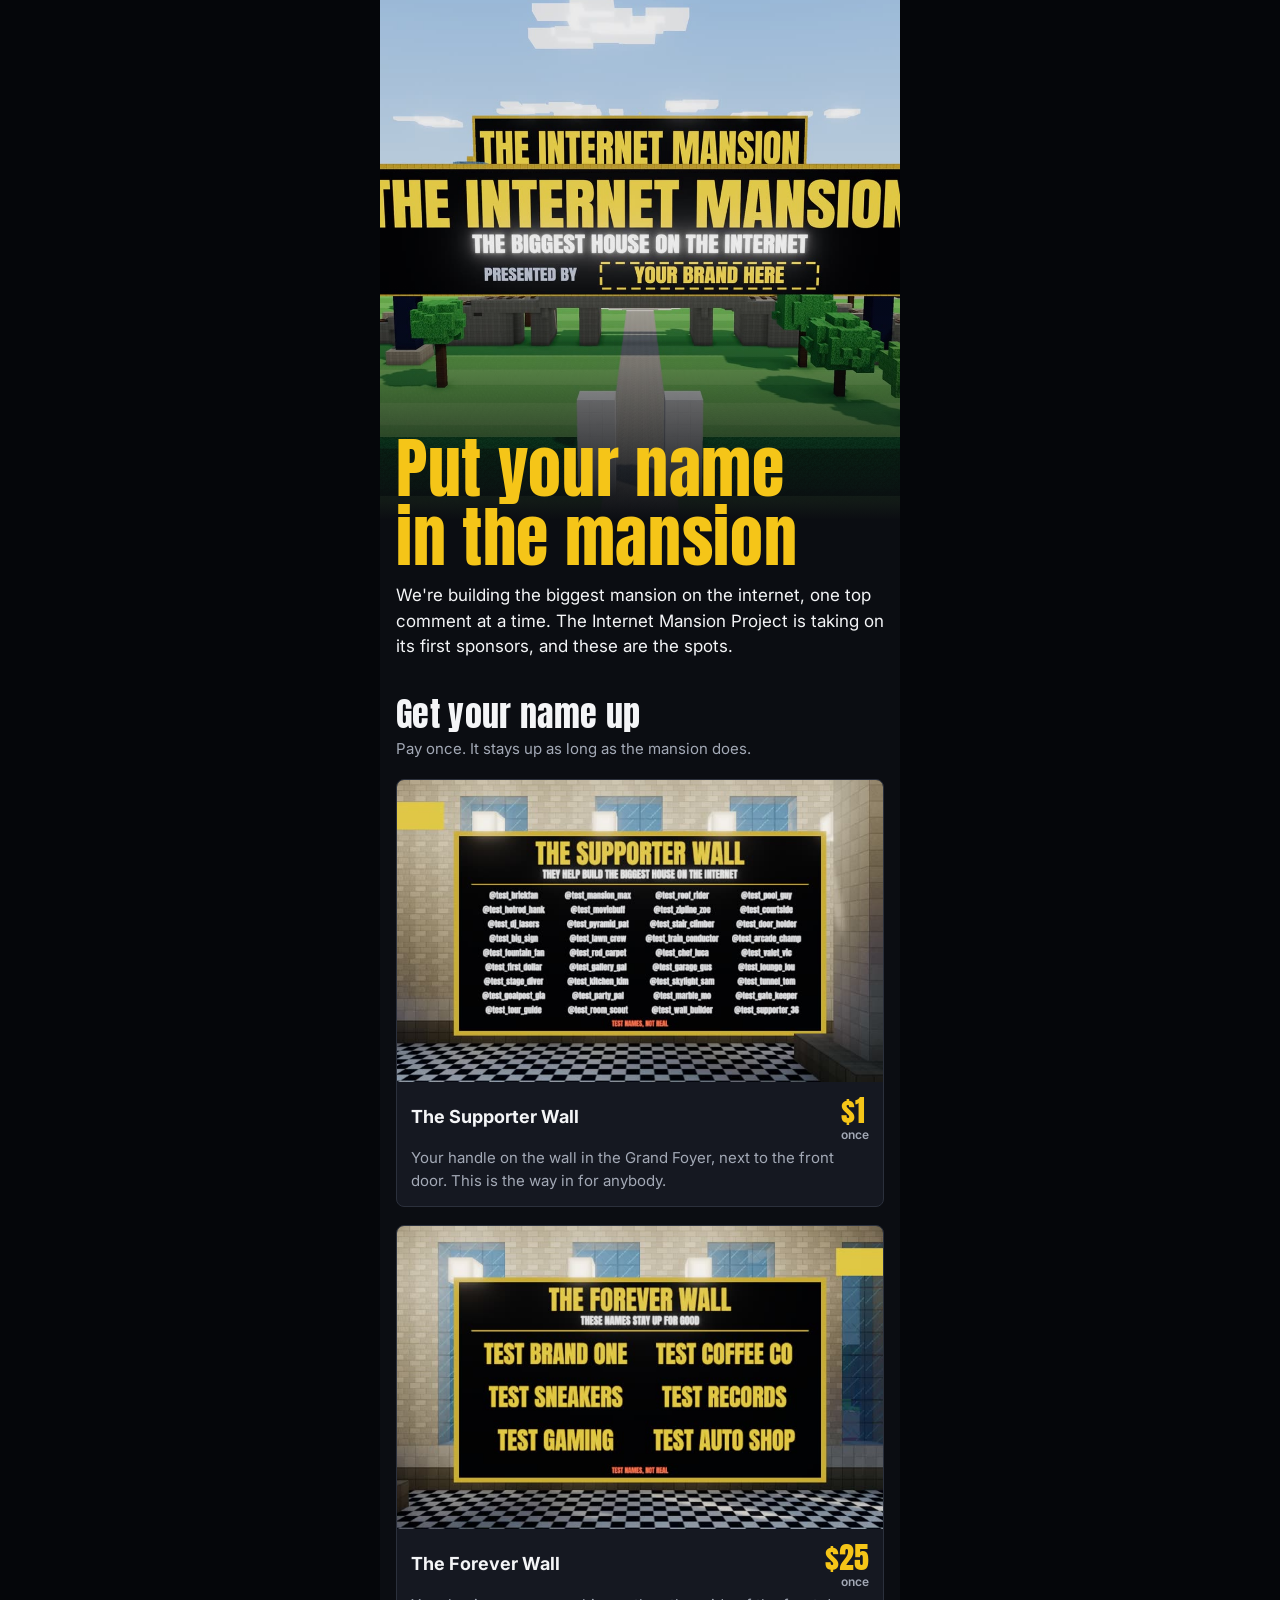
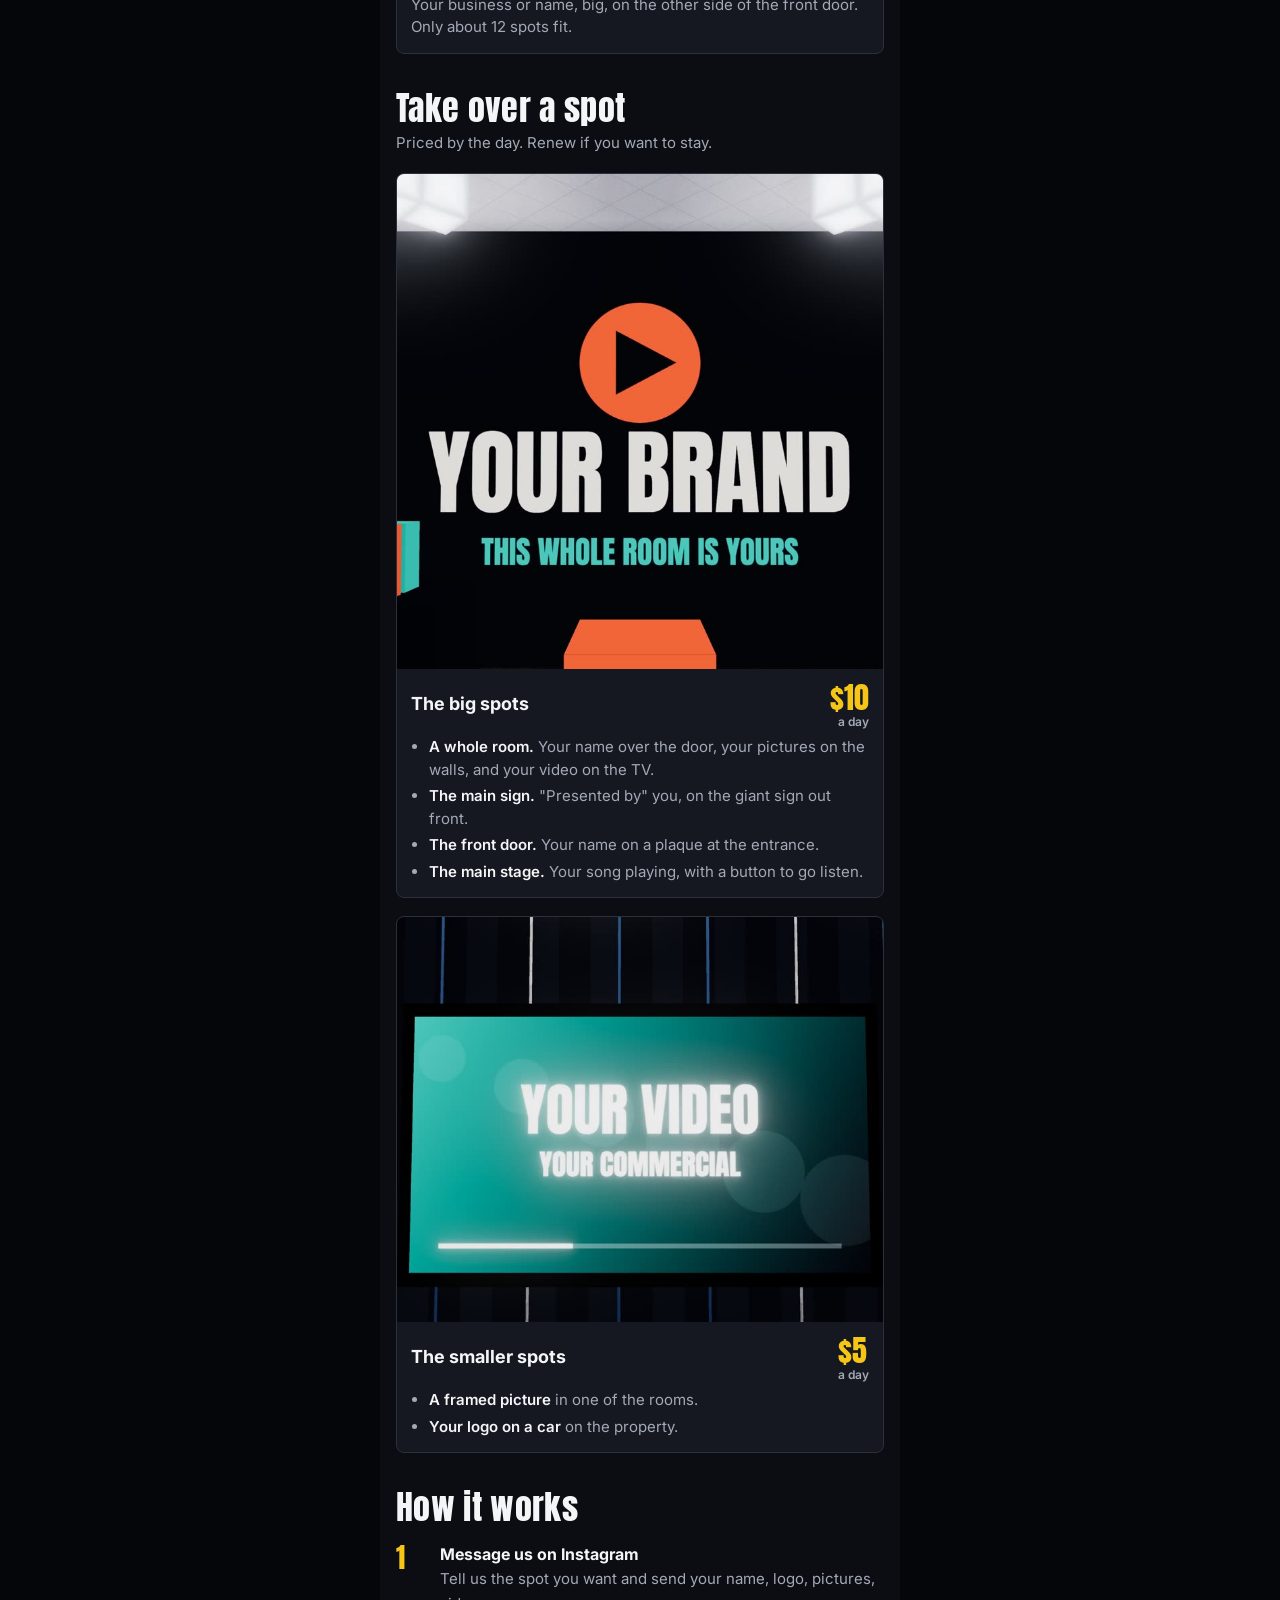
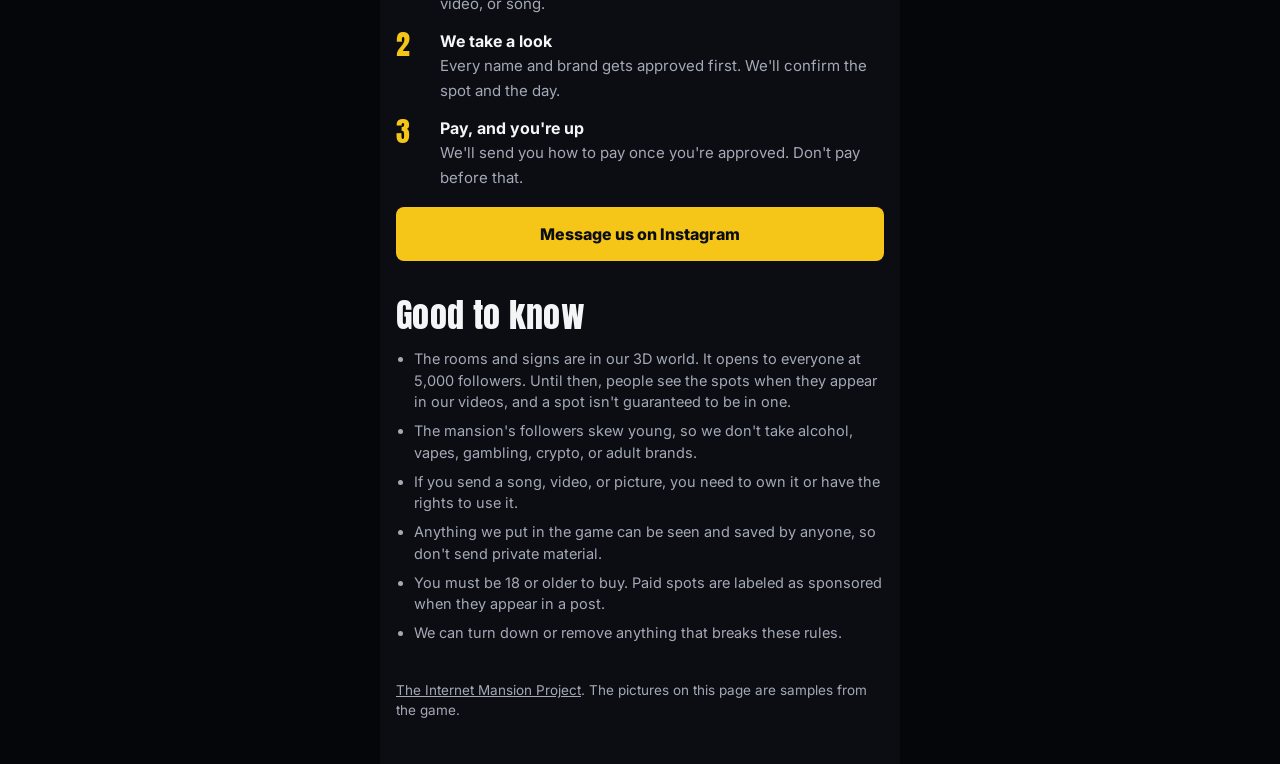
==== sponsor/index.html @ 9a3a7308 "Make the main page a landing page with doors to VIP, the world, and sponsors The RSVP page moves to " ====
<!DOCTYPE html>
<html lang="en">
<head>
<meta charset="utf-8">
<meta name="viewport" content="width=device-width, initial-scale=1, viewport-fit=cover">
<title>Sponsor the Mansion | The Internet Mansion Project</title>
<meta name="description" content="Put your name, your brand, or your song inside the biggest mansion on the internet.">
<meta name="robots" content="noindex">
<meta name="theme-color" content="#0b0d12">
<link rel="preconnect" href="https://fonts.googleapis.com">
<link rel="preconnect" href="https://fonts.gstatic.com" crossorigin>
<link href="https://fonts.googleapis.com/css2?family=Anton&family=Inter:wght@400;500;600;700;800&display=swap" rel="stylesheet">
<style>
  /* Same look as the main site: dark page, Anton headlines, gold prices, one phone-width column */
  :root {
    --ink: #0b0d12;
    --panel: #151821;
    --line: #2b303c;
    --muted: #a3a9b6;
    --text: #f4f5f7;
    --gold: #f5c518;
    --blue: #1f6bff;
    --display: "Anton", Impact, "Arial Narrow", sans-serif;
    --body: "Inter", -apple-system, BlinkMacSystemFont, "Segoe UI", sans-serif;
  }
  * { box-sizing: border-box; }
  html { -webkit-text-size-adjust: 100%; }
  body { margin: 0; background: #05060a; color: var(--text); font: 400 16px/1.5 var(--body); }
  .page { max-width: 520px; margin: 0 auto; background: var(--ink); min-height: 100vh; overflow: hidden; }
  img { display: block; width: 100%; height: auto; }
  h1, h2, h3 { font-weight: 400; margin: 0; text-wrap: balance; }

  .hero { position: relative; }
  .hero img { aspect-ratio: 1 / 1; object-fit: cover; }
  .hero::after { content: ""; position: absolute; inset: auto 0 0 0; height: 45%; background: linear-gradient(to bottom, rgba(11,13,18,0), var(--ink)); }
  .intro { position: relative; z-index: 1; margin-top: -86px; padding: 0 16px; }
  h1 { font: 400 clamp(46px, 13vw, 66px)/1.04 var(--display); color: var(--gold); letter-spacing: .01em; }
  .intro p { margin: 12px 0 0; color: var(--text); font-size: 17px; }

  section { padding: 36px 16px 0; }
  h2 { font: 400 34px/1.08 var(--display); letter-spacing: .01em; }
  .sub { margin: 6px 0 0; color: var(--muted); font-size: 15px; }

  .tier { margin-top: 18px; background: var(--panel); border: 1px solid var(--line); border-radius: 8px; overflow: hidden; }
  .tier-head { display: flex; align-items: baseline; justify-content: space-between; gap: 12px; padding: 14px 14px 0; }
  .tier-head h3 { font: 700 18px/1.25 var(--body); }
  .price { flex: none; font: 400 30px/1 var(--display); color: var(--gold); white-space: nowrap; font-variant-numeric: tabular-nums; }
  .price small { display: block; margin-top: 3px; font: 600 12px/1 var(--body); color: var(--muted); text-align: right; }
  .tier p { margin: 6px 0 0; padding: 0 14px 14px; color: var(--muted); font-size: 15px; }
  .tier ul { margin: 8px 0 0; padding: 0 14px 14px 32px; color: var(--muted); font-size: 15px; }
  .tier li + li { margin-top: 4px; }
  .tier li b { color: var(--text); font-weight: 600; }

  .steps { list-style: none; margin: 16px 0 0; padding: 0; display: grid; gap: 14px; counter-reset: s; }
  .steps li { display: grid; grid-template-columns: 34px 1fr; gap: 10px; counter-increment: s; }
  .steps li::before { content: counter(s); font: 400 28px/1.1 var(--display); color: var(--gold); }
  .steps b { display: block; font-weight: 700; }
  .steps span { color: var(--muted); font-size: 15px; }

  .notes { margin: 14px 0 0; padding: 0 0 0 18px; color: var(--muted); font-size: 14.5px; }
  .notes li + li { margin-top: 7px; }

  .cta { display: flex; align-items: center; justify-content: center; min-height: 54px; margin-top: 18px; padding: 12px 16px; background: var(--gold); color: #0b0d12; border-radius: 8px; font: 800 16px/1.2 var(--body); text-align: center; text-decoration: none; }
  .cta:focus-visible { outline: 3px solid #fff; outline-offset: 2px; }
  footer { padding: 36px 16px 44px; color: var(--muted); font-size: 13.5px; }
</style>
</head>
<body>
<main class="page">
  <div class="hero"><img src="img/sign.jpg" width="960" height="978" alt="The giant Internet Mansion sign over the driveway, with a sample presented-by line"></div>
  <div class="intro">
    <h1>Put your name in the mansion</h1>
    <p>We're building the biggest mansion on the internet, one top comment at a time. The Internet Mansion Project is taking on its first sponsors, and these are the spots.</p>
  </div>

  <section>
    <h2>Get your name up</h2>
    <p class="sub">Pay once. It stays up as long as the mansion does.</p>
    <article class="tier">
      <img src="img/supporter.jpg" width="720" height="448" alt="The Supporter Wall in the foyer, showing test names" loading="lazy">
      <div class="tier-head"><h3>The Supporter Wall</h3><div class="price">$1<small>once</small></div></div>
      <p>Your handle on the wall in the Grand Foyer, next to the front door. This is the way in for anybody.</p>
    </article>
    <article class="tier">
      <img src="img/forever.jpg" width="720" height="448" alt="The Forever Wall in the foyer, showing test business names" loading="lazy">
      <div class="tier-head"><h3>The Forever Wall</h3><div class="price">$25<small>once</small></div></div>
      <p>Your business or name, big, on the other side of the front door. Only about 12 spots fit.</p>
    </article>
  </section>

  <section>
    <h2>Take over a spot</h2>
    <p class="sub">Priced by the day. Renew if you want to stay.</p>
    <article class="tier">
      <img src="img/room.jpg" width="720" height="733" alt="A sample sponsor room with a logo wall and a product stand" loading="lazy">
      <div class="tier-head"><h3>The big spots</h3><div class="price">$10<small>a day</small></div></div>
      <ul>
        <li><b>A whole room.</b> Your name over the door, your pictures on the walls, and your video on the TV.</li>
        <li><b>The main sign.</b> "Presented by" you, on the giant sign out front.</li>
        <li><b>The front door.</b> Your name on a plaque at the entrance.</li>
        <li><b>The main stage.</b> Your song playing, with a button to go listen.</li>
      </ul>
    </article>
    <article class="tier">
      <img src="img/tv.jpg" width="720" height="600" alt="A sample video playing on the TV in a sponsor room" loading="lazy">
      <div class="tier-head"><h3>The smaller spots</h3><div class="price">$5<small>a day</small></div></div>
      <ul>
        <li><b>A framed picture</b> in one of the rooms.</li>
        <li><b>Your logo on a car</b> on the property.</li>
      </ul>
    </article>
  </section>

  <section>
    <h2>How it works</h2>
    <ol class="steps">
      <li><div><b>Message us on Instagram</b><span>Tell us the spot you want and send your name, logo, pictures, video, or song.</span></div></li>
      <li><div><b>We take a look</b><span>Every name and brand gets approved first. We'll confirm the spot and the day.</span></div></li>
      <li><div><b>Pay, and you're up</b><span>We'll send you how to pay once you're approved. Don't pay before that.</span></div></li>
    </ol>
    <a class="cta" href="https://www.instagram.com/internetmansionproject/" target="_blank" rel="noopener">Message us on Instagram</a>
  </section>

  <section>
    <h2>Good to know</h2>
    <ul class="notes">
      <li>The rooms and signs are in our 3D world. It opens to everyone at 5,000 followers. Until then, people see the spots when they appear in our videos, and a spot isn't guaranteed to be in one.</li>
      <li>The mansion's followers skew young, so we don't take alcohol, vapes, gambling, crypto, or adult brands.</li>
      <li>If you send a song, video, or picture, you need to own it or have the rights to use it.</li>
      <li>Anything we put in the game can be seen and saved by anyone, so don't send private material.</li>
      <li>You must be 18 or older to buy. Paid spots are labeled as sponsored when they appear in a post.</li>
      <li>We can turn down or remove anything that breaks these rules.</li>
    </ul>
  </section>

  <footer><a href="../" style="color:inherit">The Internet Mansion Project</a>. The pictures on this page are samples from the game.</footer>
</main>
</body>
</html>
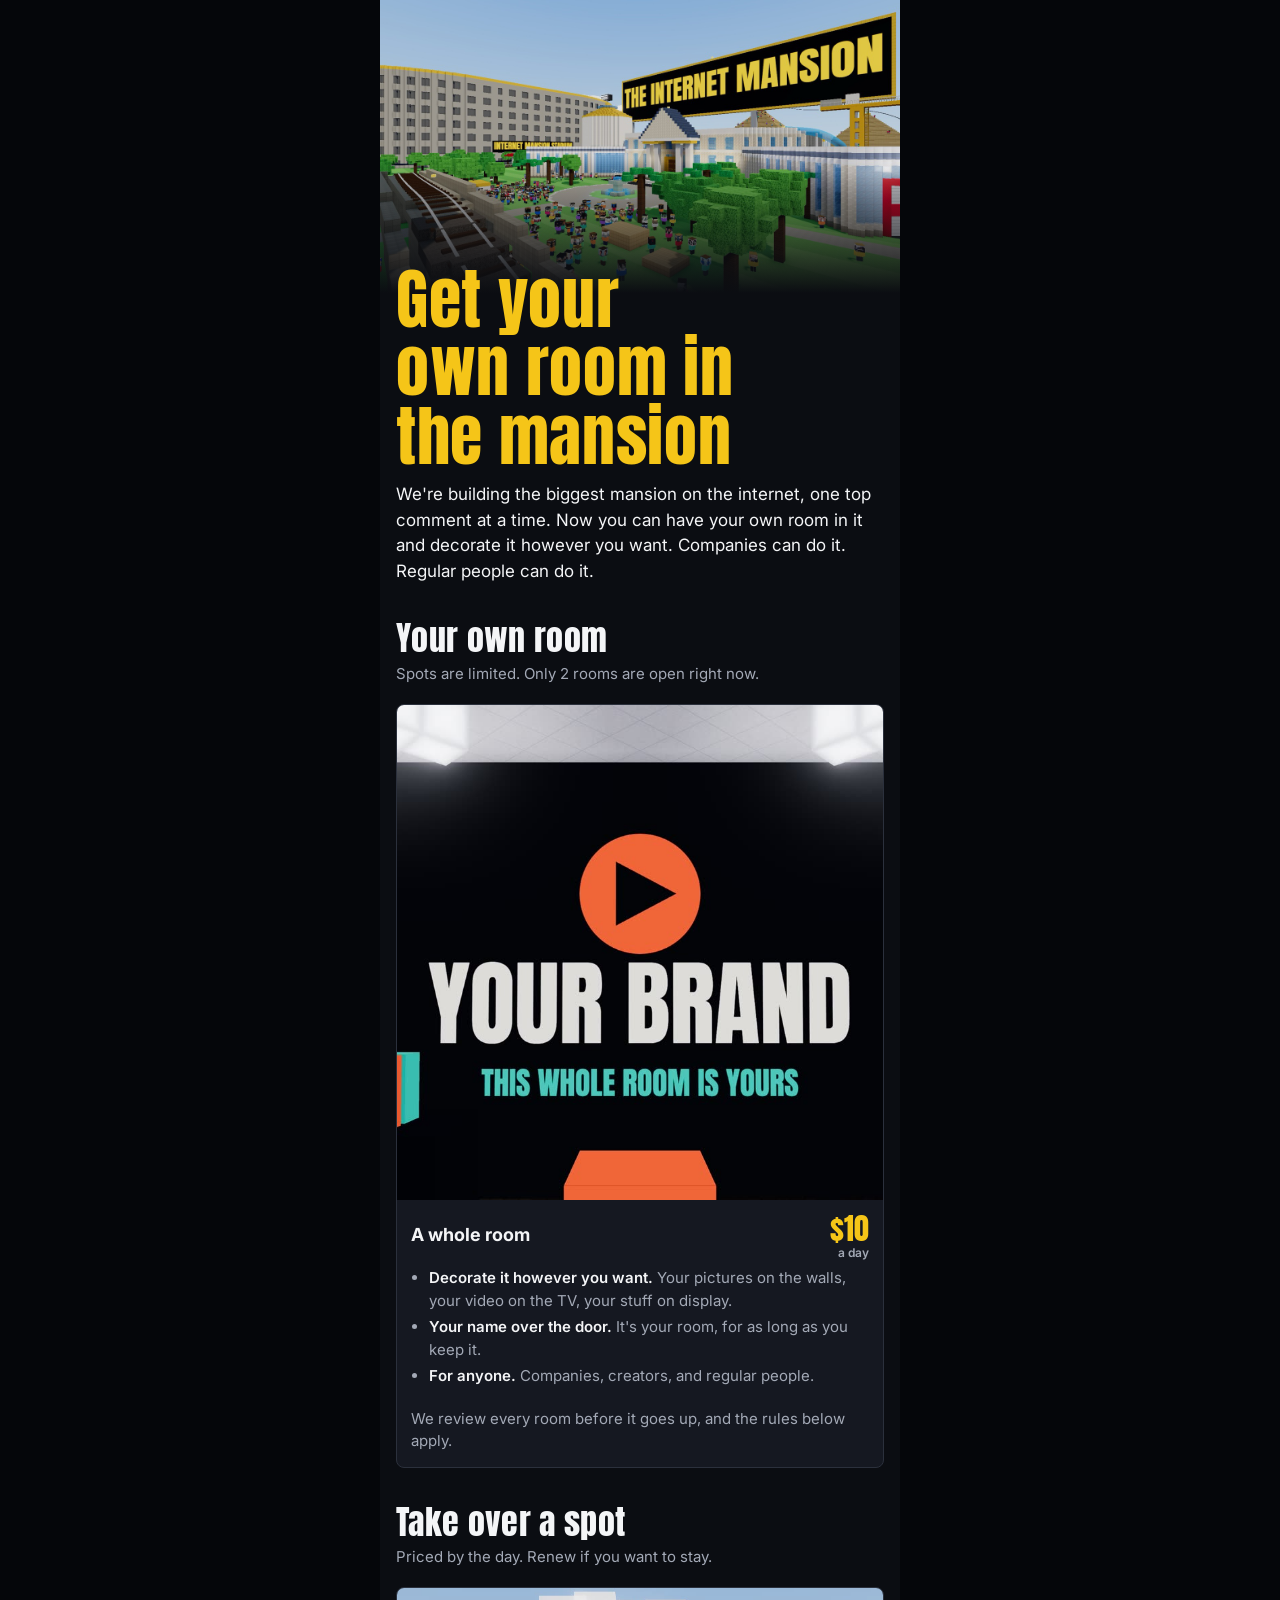
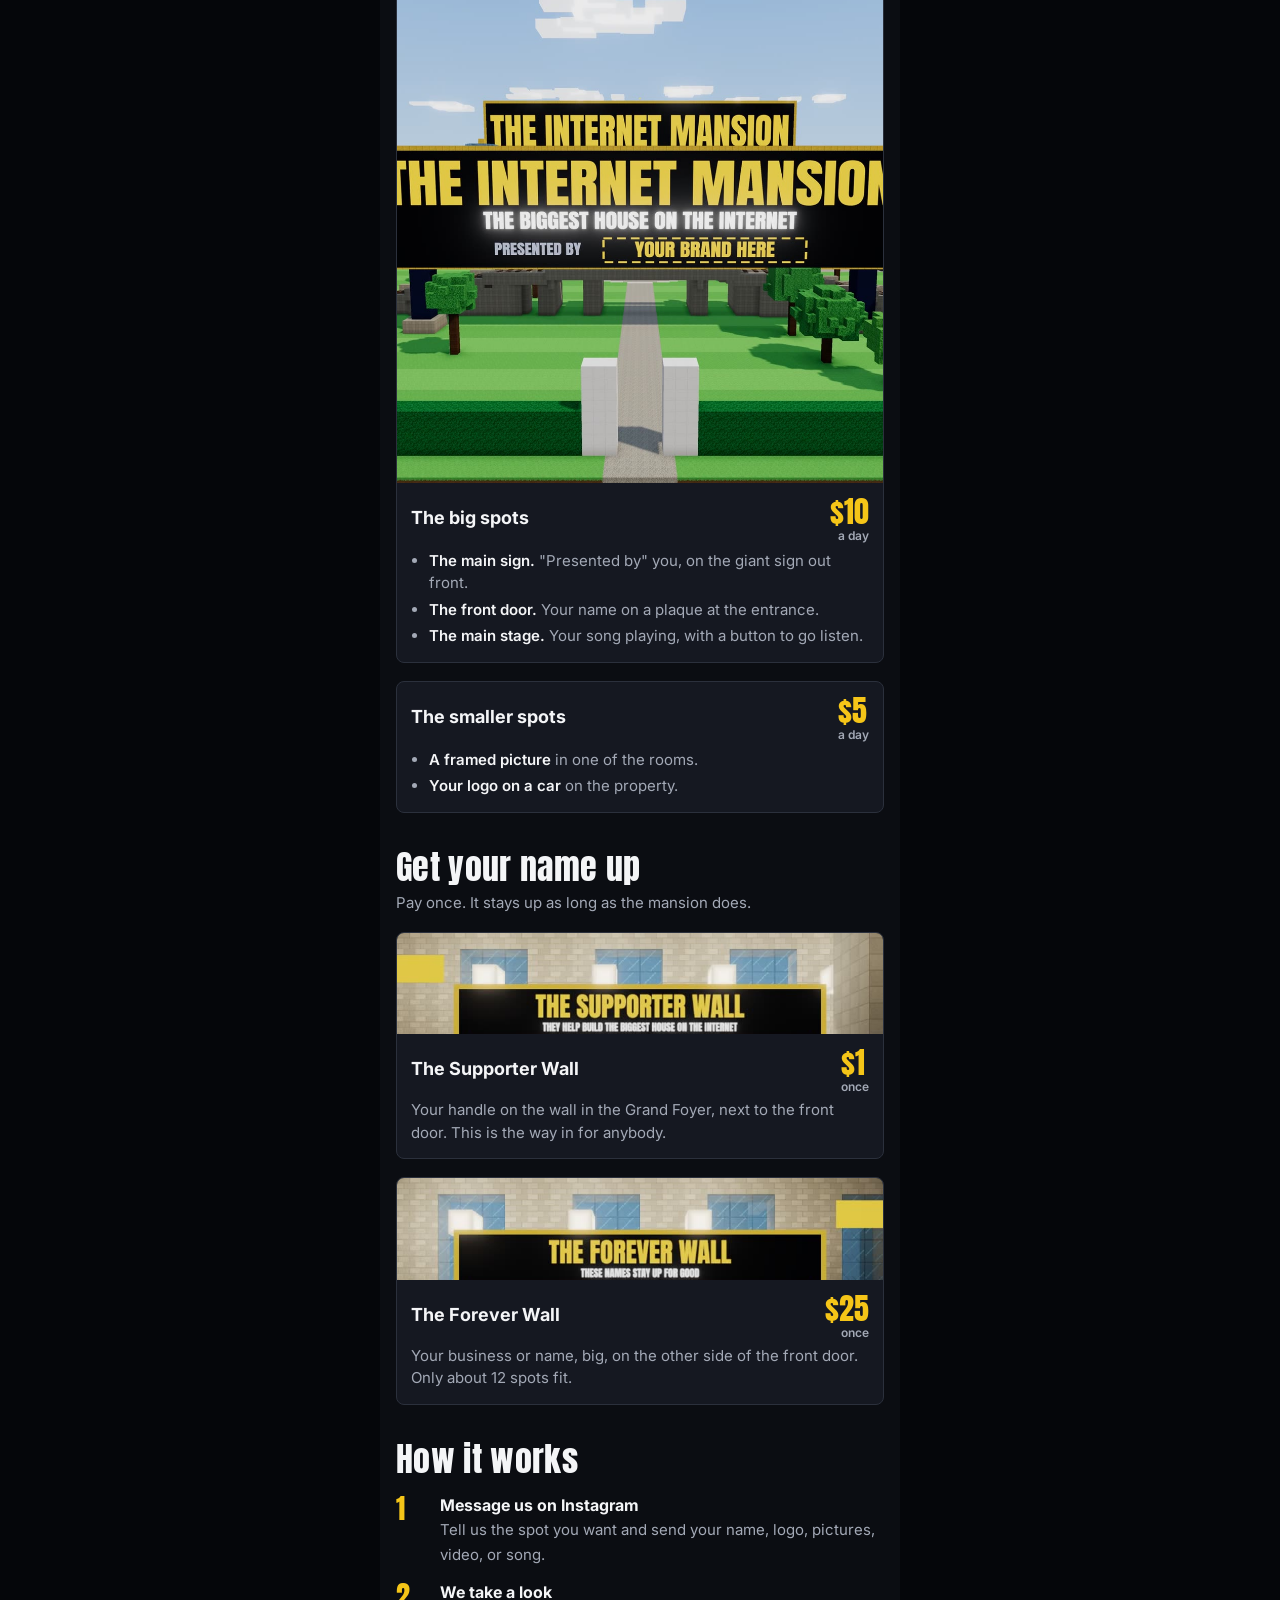
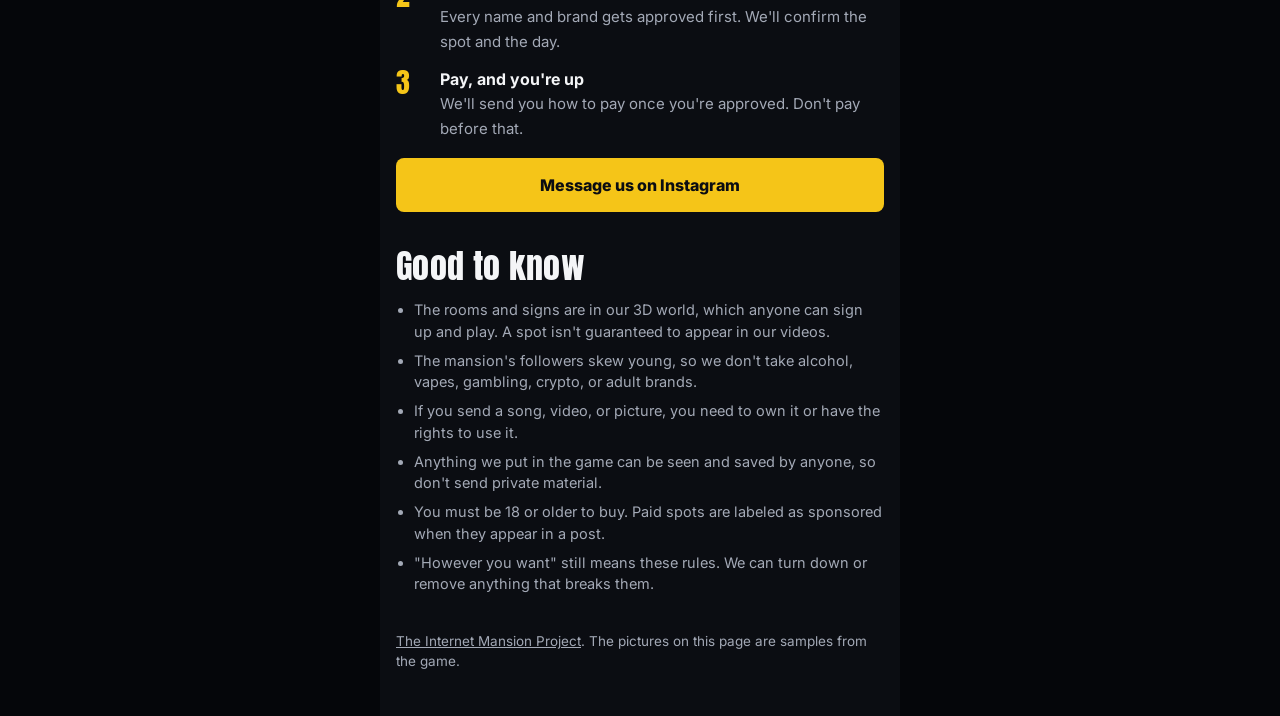
==== commit bb7807af: "Update the landing page: game door, your own room, new top image New door order, a clear mansion sho" ====
--- a/sponsor/index.html
+++ b/sponsor/index.html
@@ -3,8 +3,8 @@
 <head>
 <meta charset="utf-8">
 <meta name="viewport" content="width=device-width, initial-scale=1, viewport-fit=cover">
-<title>Sponsor the Mansion | The Internet Mansion Project</title>
-<meta name="description" content="Put your name, your brand, or your song inside the biggest mansion on the internet.">
+<title>Get Your Own Room | The Internet Mansion Project</title>
+<meta name="description" content="Get your own room in the biggest mansion on the internet, and decorate it however you want.">
 <meta name="robots" content="noindex">
 <meta name="theme-color" content="#0b0d12">
 <link rel="preconnect" href="https://fonts.googleapis.com">
@@ -31,9 +31,9 @@
   h1, h2, h3 { font-weight: 400; margin: 0; text-wrap: balance; }
 
   .hero { position: relative; }
-  .hero img { aspect-ratio: 1 / 1; object-fit: cover; }
+  .hero img { aspect-ratio: 16 / 9; object-fit: cover; }
   .hero::after { content: ""; position: absolute; inset: auto 0 0 0; height: 45%; background: linear-gradient(to bottom, rgba(11,13,18,0), var(--ink)); }
-  .intro { position: relative; z-index: 1; margin-top: -86px; padding: 0 16px; }
+  .intro { position: relative; z-index: 1; margin-top: -28px; padding: 0 16px; }
   h1 { font: 400 clamp(46px, 13vw, 66px)/1.04 var(--display); color: var(--gold); letter-spacing: .01em; }
   .intro p { margin: 12px 0 0; color: var(--text); font-size: 17px; }
 
@@ -67,24 +67,24 @@
 </head>
 <body>
 <main class="page">
-  <div class="hero"><img src="img/sign.jpg" width="960" height="978" alt="The giant Internet Mansion sign over the driveway, with a sample presented-by line"></div>
+  <div class="hero"><img src="img/mansion.jpg" width="1280" height="720" alt="The mansion from the front lawn in the game, under the giant Internet Mansion sign"></div>
   <div class="intro">
-    <h1>Put your name in the mansion</h1>
-    <p>We're building the biggest mansion on the internet, one top comment at a time. The Internet Mansion Project is taking on its first sponsors, and these are the spots.</p>
+    <h1>Get your own room in the mansion</h1>
+    <p>We're building the biggest mansion on the internet, one top comment at a time. Now you can have your own room in it and decorate it however you want. Companies can do it. Regular people can do it.</p>
   </div>
 
   <section>
-    <h2>Get your name up</h2>
-    <p class="sub">Pay once. It stays up as long as the mansion does.</p>
+    <h2>Your own room</h2>
+    <p class="sub">Spots are limited. Only 2 rooms are open right now.</p>
     <article class="tier">
-      <img src="img/supporter.jpg" width="720" height="448" alt="The Supporter Wall in the foyer, showing test names" loading="lazy">
-      <div class="tier-head"><h3>The Supporter Wall</h3><div class="price">$1<small>once</small></div></div>
-      <p>Your handle on the wall in the Grand Foyer, next to the front door. This is the way in for anybody.</p>
-    </article>
-    <article class="tier">
-      <img src="img/forever.jpg" width="720" height="448" alt="The Forever Wall in the foyer, showing test business names" loading="lazy">
-      <div class="tier-head"><h3>The Forever Wall</h3><div class="price">$25<small>once</small></div></div>
-      <p>Your business or name, big, on the other side of the front door. Only about 12 spots fit.</p>
+      <img src="img/room.jpg" width="720" height="733" alt="A sample room with a logo wall and a product stand" loading="lazy">
+      <div class="tier-head"><h3>A whole room</h3><div class="price">$10<small>a day</small></div></div>
+      <ul>
+        <li><b>Decorate it however you want.</b> Your pictures on the walls, your video on the TV, your stuff on display.</li>
+        <li><b>Your name over the door.</b> It's your room, for as long as you keep it.</li>
+        <li><b>For anyone.</b> Companies, creators, and regular people.</li>
+      </ul>
+      <p>We review every room before it goes up, and the rules below apply.</p>
     </article>
   </section>
 
@@ -92,22 +92,35 @@
     <h2>Take over a spot</h2>
     <p class="sub">Priced by the day. Renew if you want to stay.</p>
     <article class="tier">
-      <img src="img/room.jpg" width="720" height="733" alt="A sample sponsor room with a logo wall and a product stand" loading="lazy">
+      <img src="img/sign.jpg" width="960" height="978" alt="The giant Internet Mansion sign over the driveway, with a sample presented-by line" loading="lazy">
       <div class="tier-head"><h3>The big spots</h3><div class="price">$10<small>a day</small></div></div>
       <ul>
-        <li><b>A whole room.</b> Your name over the door, your pictures on the walls, and your video on the TV.</li>
         <li><b>The main sign.</b> "Presented by" you, on the giant sign out front.</li>
         <li><b>The front door.</b> Your name on a plaque at the entrance.</li>
         <li><b>The main stage.</b> Your song playing, with a button to go listen.</li>
       </ul>
     </article>
     <article class="tier">
-      <img src="img/tv.jpg" width="720" height="600" alt="A sample video playing on the TV in a sponsor room" loading="lazy">
       <div class="tier-head"><h3>The smaller spots</h3><div class="price">$5<small>a day</small></div></div>
       <ul>
         <li><b>A framed picture</b> in one of the rooms.</li>
         <li><b>Your logo on a car</b> on the property.</li>
       </ul>
+    </article>
+  </section>
+
+  <section>
+    <h2>Get your name up</h2>
+    <p class="sub">Pay once. It stays up as long as the mansion does.</p>
+    <article class="tier">
+      <img src="img/supporter.jpg" width="720" height="150" alt="The top of the Supporter Wall in the foyer" loading="lazy">
+      <div class="tier-head"><h3>The Supporter Wall</h3><div class="price">$1<small>once</small></div></div>
+      <p>Your handle on the wall in the Grand Foyer, next to the front door. This is the way in for anybody.</p>
+    </article>
+    <article class="tier">
+      <img src="img/forever.jpg" width="720" height="150" alt="The top of the Forever Wall in the foyer" loading="lazy">
+      <div class="tier-head"><h3>The Forever Wall</h3><div class="price">$25<small>once</small></div></div>
+      <p>Your business or name, big, on the other side of the front door. Only about 12 spots fit.</p>
     </article>
   </section>
 
@@ -124,12 +137,12 @@
   <section>
     <h2>Good to know</h2>
     <ul class="notes">
-      <li>The rooms and signs are in our 3D world. It opens to everyone at 5,000 followers. Until then, people see the spots when they appear in our videos, and a spot isn't guaranteed to be in one.</li>
+      <li>The rooms and signs are in our 3D world, which anyone can sign up and play. A spot isn't guaranteed to appear in our videos.</li>
       <li>The mansion's followers skew young, so we don't take alcohol, vapes, gambling, crypto, or adult brands.</li>
       <li>If you send a song, video, or picture, you need to own it or have the rights to use it.</li>
       <li>Anything we put in the game can be seen and saved by anyone, so don't send private material.</li>
       <li>You must be 18 or older to buy. Paid spots are labeled as sponsored when they appear in a post.</li>
-      <li>We can turn down or remove anything that breaks these rules.</li>
+      <li>"However you want" still means these rules. We can turn down or remove anything that breaks them.</li>
     </ul>
   </section>
 
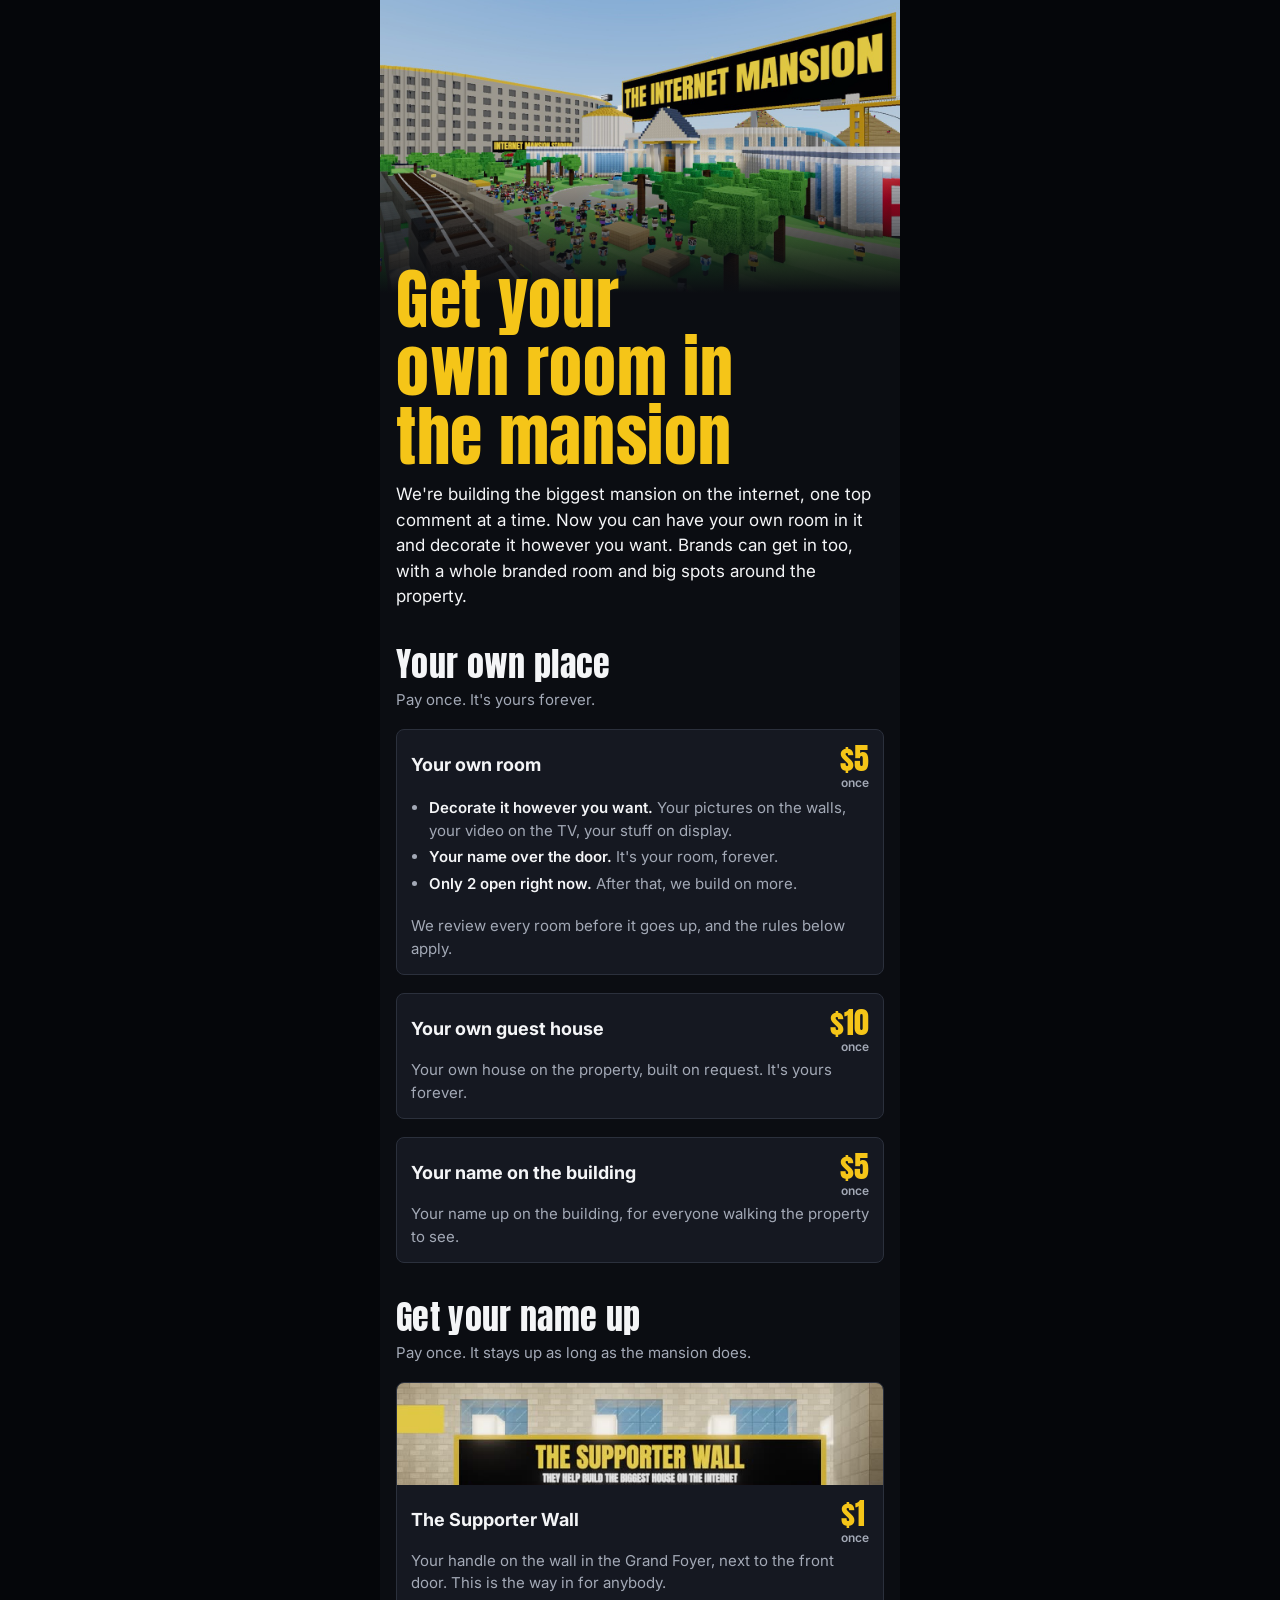
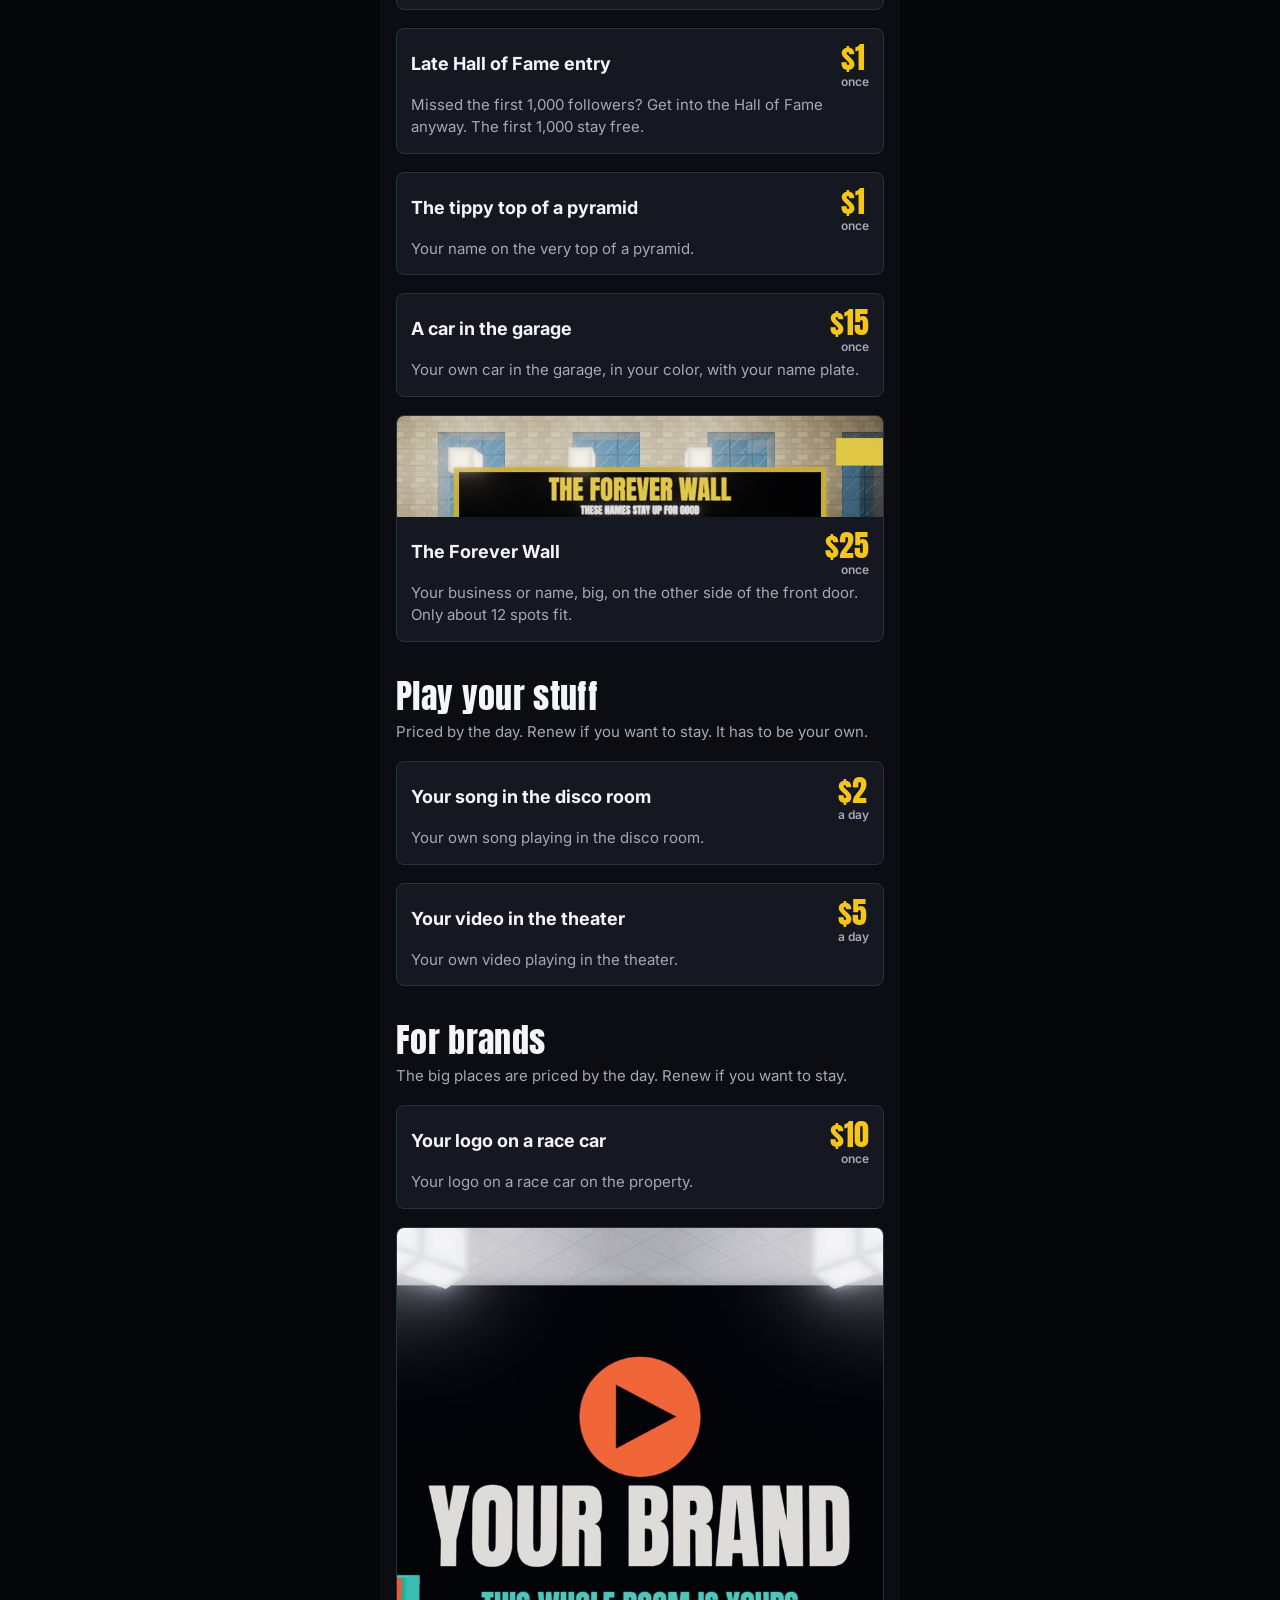
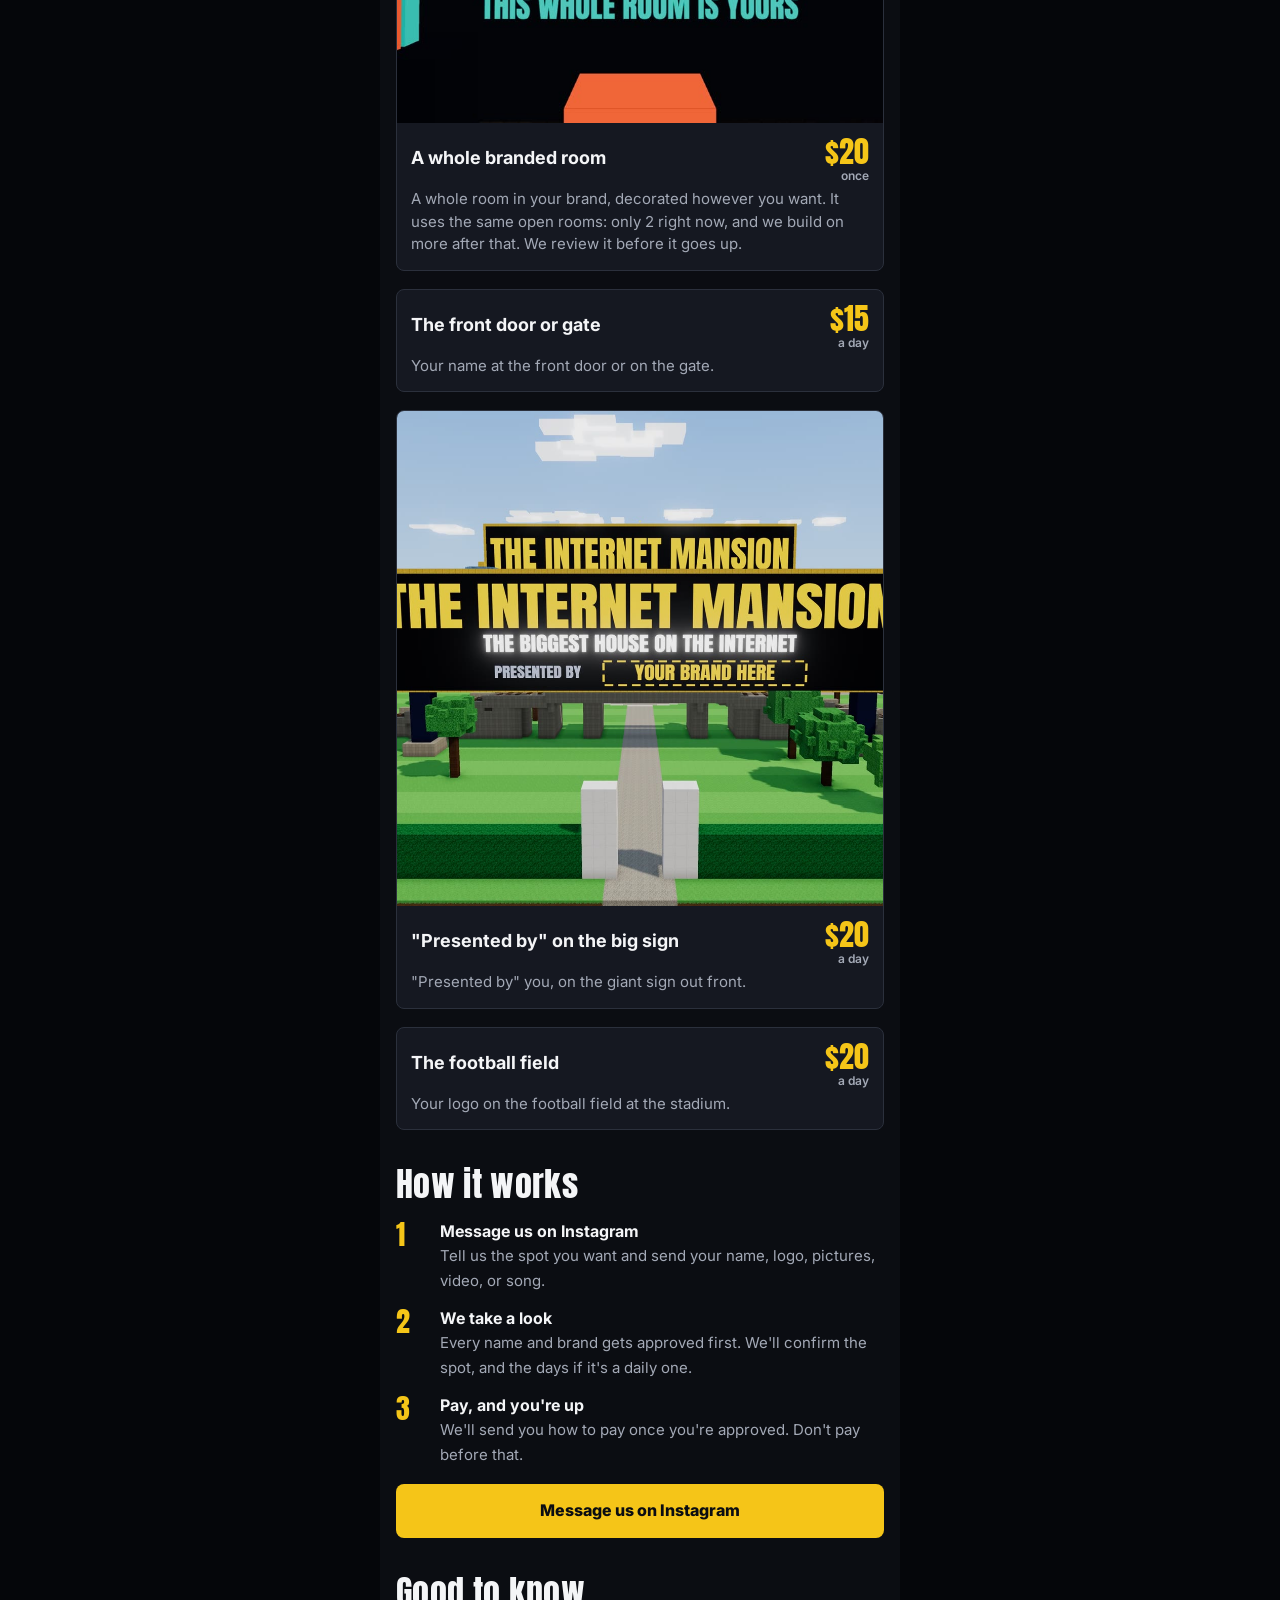
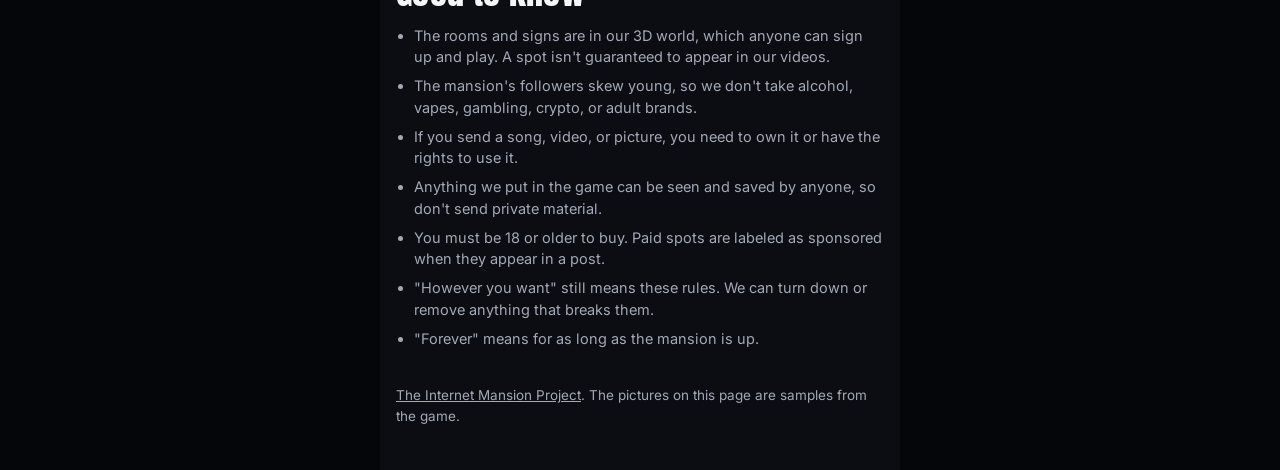
==== commit 6a0dbce1: "Update sponsor page with new prices Rooms and names on buildings lead. Fun things are cheap and paid" ====
--- a/sponsor/index.html
+++ b/sponsor/index.html
@@ -70,42 +70,28 @@
   <div class="hero"><img src="img/mansion.jpg" width="1280" height="720" alt="The mansion from the front lawn in the game, under the giant Internet Mansion sign"></div>
   <div class="intro">
     <h1>Get your own room in the mansion</h1>
-    <p>We're building the biggest mansion on the internet, one top comment at a time. Now you can have your own room in it and decorate it however you want. Companies can do it. Regular people can do it.</p>
+    <p>We're building the biggest mansion on the internet, one top comment at a time. Now you can have your own room in it and decorate it however you want. Brands can get in too, with a whole branded room and big spots around the property.</p>
   </div>
 
   <section>
-    <h2>Your own room</h2>
-    <p class="sub">Spots are limited. Only 2 rooms are open right now.</p>
+    <h2>Your own place</h2>
+    <p class="sub">Pay once. It's yours forever.</p>
     <article class="tier">
-      <img src="img/room.jpg" width="720" height="733" alt="A sample room with a logo wall and a product stand" loading="lazy">
-      <div class="tier-head"><h3>A whole room</h3><div class="price">$10<small>a day</small></div></div>
+      <div class="tier-head"><h3>Your own room</h3><div class="price">$5<small>once</small></div></div>
       <ul>
         <li><b>Decorate it however you want.</b> Your pictures on the walls, your video on the TV, your stuff on display.</li>
-        <li><b>Your name over the door.</b> It's your room, for as long as you keep it.</li>
-        <li><b>For anyone.</b> Companies, creators, and regular people.</li>
+        <li><b>Your name over the door.</b> It's your room, forever.</li>
+        <li><b>Only 2 open right now.</b> After that, we build on more.</li>
       </ul>
       <p>We review every room before it goes up, and the rules below apply.</p>
     </article>
-  </section>
-
-  <section>
-    <h2>Take over a spot</h2>
-    <p class="sub">Priced by the day. Renew if you want to stay.</p>
     <article class="tier">
-      <img src="img/sign.jpg" width="960" height="978" alt="The giant Internet Mansion sign over the driveway, with a sample presented-by line" loading="lazy">
-      <div class="tier-head"><h3>The big spots</h3><div class="price">$10<small>a day</small></div></div>
-      <ul>
-        <li><b>The main sign.</b> "Presented by" you, on the giant sign out front.</li>
-        <li><b>The front door.</b> Your name on a plaque at the entrance.</li>
-        <li><b>The main stage.</b> Your song playing, with a button to go listen.</li>
-      </ul>
+      <div class="tier-head"><h3>Your own guest house</h3><div class="price">$10<small>once</small></div></div>
+      <p>Your own house on the property, built on request. It's yours forever.</p>
     </article>
     <article class="tier">
-      <div class="tier-head"><h3>The smaller spots</h3><div class="price">$5<small>a day</small></div></div>
-      <ul>
-        <li><b>A framed picture</b> in one of the rooms.</li>
-        <li><b>Your logo on a car</b> on the property.</li>
-      </ul>
+      <div class="tier-head"><h3>Your name on the building</h3><div class="price">$5<small>once</small></div></div>
+      <p>Your name up on the building, for everyone walking the property to see.</p>
     </article>
   </section>
 
@@ -118,6 +104,18 @@
       <p>Your handle on the wall in the Grand Foyer, next to the front door. This is the way in for anybody.</p>
     </article>
     <article class="tier">
+      <div class="tier-head"><h3>Late Hall of Fame entry</h3><div class="price">$1<small>once</small></div></div>
+      <p>Missed the first 1,000 followers? Get into the Hall of Fame anyway. The first 1,000 stay free.</p>
+    </article>
+    <article class="tier">
+      <div class="tier-head"><h3>The tippy top of a pyramid</h3><div class="price">$1<small>once</small></div></div>
+      <p>Your name on the very top of a pyramid.</p>
+    </article>
+    <article class="tier">
+      <div class="tier-head"><h3>A car in the garage</h3><div class="price">$15<small>once</small></div></div>
+      <p>Your own car in the garage, in your color, with your name plate.</p>
+    </article>
+    <article class="tier">
       <img src="img/forever.jpg" width="720" height="150" alt="The top of the Forever Wall in the foyer" loading="lazy">
       <div class="tier-head"><h3>The Forever Wall</h3><div class="price">$25<small>once</small></div></div>
       <p>Your business or name, big, on the other side of the front door. Only about 12 spots fit.</p>
@@ -125,10 +123,50 @@
   </section>
 
   <section>
+    <h2>Play your stuff</h2>
+    <p class="sub">Priced by the day. Renew if you want to stay. It has to be your own.</p>
+    <article class="tier">
+      <div class="tier-head"><h3>Your song in the disco room</h3><div class="price">$2<small>a day</small></div></div>
+      <p>Your own song playing in the disco room.</p>
+    </article>
+    <article class="tier">
+      <div class="tier-head"><h3>Your video in the theater</h3><div class="price">$5<small>a day</small></div></div>
+      <p>Your own video playing in the theater.</p>
+    </article>
+  </section>
+
+  <section>
+    <h2>For brands</h2>
+    <p class="sub">The big places are priced by the day. Renew if you want to stay.</p>
+    <article class="tier">
+      <div class="tier-head"><h3>Your logo on a race car</h3><div class="price">$10<small>once</small></div></div>
+      <p>Your logo on a race car on the property.</p>
+    </article>
+    <article class="tier">
+      <img src="img/room.jpg" width="720" height="733" alt="A sample branded room with a logo wall and a product stand" loading="lazy">
+      <div class="tier-head"><h3>A whole branded room</h3><div class="price">$20<small>once</small></div></div>
+      <p>A whole room in your brand, decorated however you want. It uses the same open rooms: only 2 right now, and we build on more after that. We review it before it goes up.</p>
+    </article>
+    <article class="tier">
+      <div class="tier-head"><h3>The front door or gate</h3><div class="price">$15<small>a day</small></div></div>
+      <p>Your name at the front door or on the gate.</p>
+    </article>
+    <article class="tier">
+      <img src="img/sign.jpg" width="960" height="978" alt="The giant Internet Mansion sign over the driveway, with a sample presented-by line" loading="lazy">
+      <div class="tier-head"><h3>"Presented by" on the big sign</h3><div class="price">$20<small>a day</small></div></div>
+      <p>"Presented by" you, on the giant sign out front.</p>
+    </article>
+    <article class="tier">
+      <div class="tier-head"><h3>The football field</h3><div class="price">$20<small>a day</small></div></div>
+      <p>Your logo on the football field at the stadium.</p>
+    </article>
+  </section>
+
+  <section>
     <h2>How it works</h2>
     <ol class="steps">
       <li><div><b>Message us on Instagram</b><span>Tell us the spot you want and send your name, logo, pictures, video, or song.</span></div></li>
-      <li><div><b>We take a look</b><span>Every name and brand gets approved first. We'll confirm the spot and the day.</span></div></li>
+      <li><div><b>We take a look</b><span>Every name and brand gets approved first. We'll confirm the spot, and the days if it's a daily one.</span></div></li>
       <li><div><b>Pay, and you're up</b><span>We'll send you how to pay once you're approved. Don't pay before that.</span></div></li>
     </ol>
     <a class="cta" href="https://www.instagram.com/internetmansionproject/" target="_blank" rel="noopener">Message us on Instagram</a>
@@ -143,6 +181,7 @@
       <li>Anything we put in the game can be seen and saved by anyone, so don't send private material.</li>
       <li>You must be 18 or older to buy. Paid spots are labeled as sponsored when they appear in a post.</li>
       <li>"However you want" still means these rules. We can turn down or remove anything that breaks them.</li>
+      <li>"Forever" means for as long as the mansion is up.</li>
     </ul>
   </section>
 
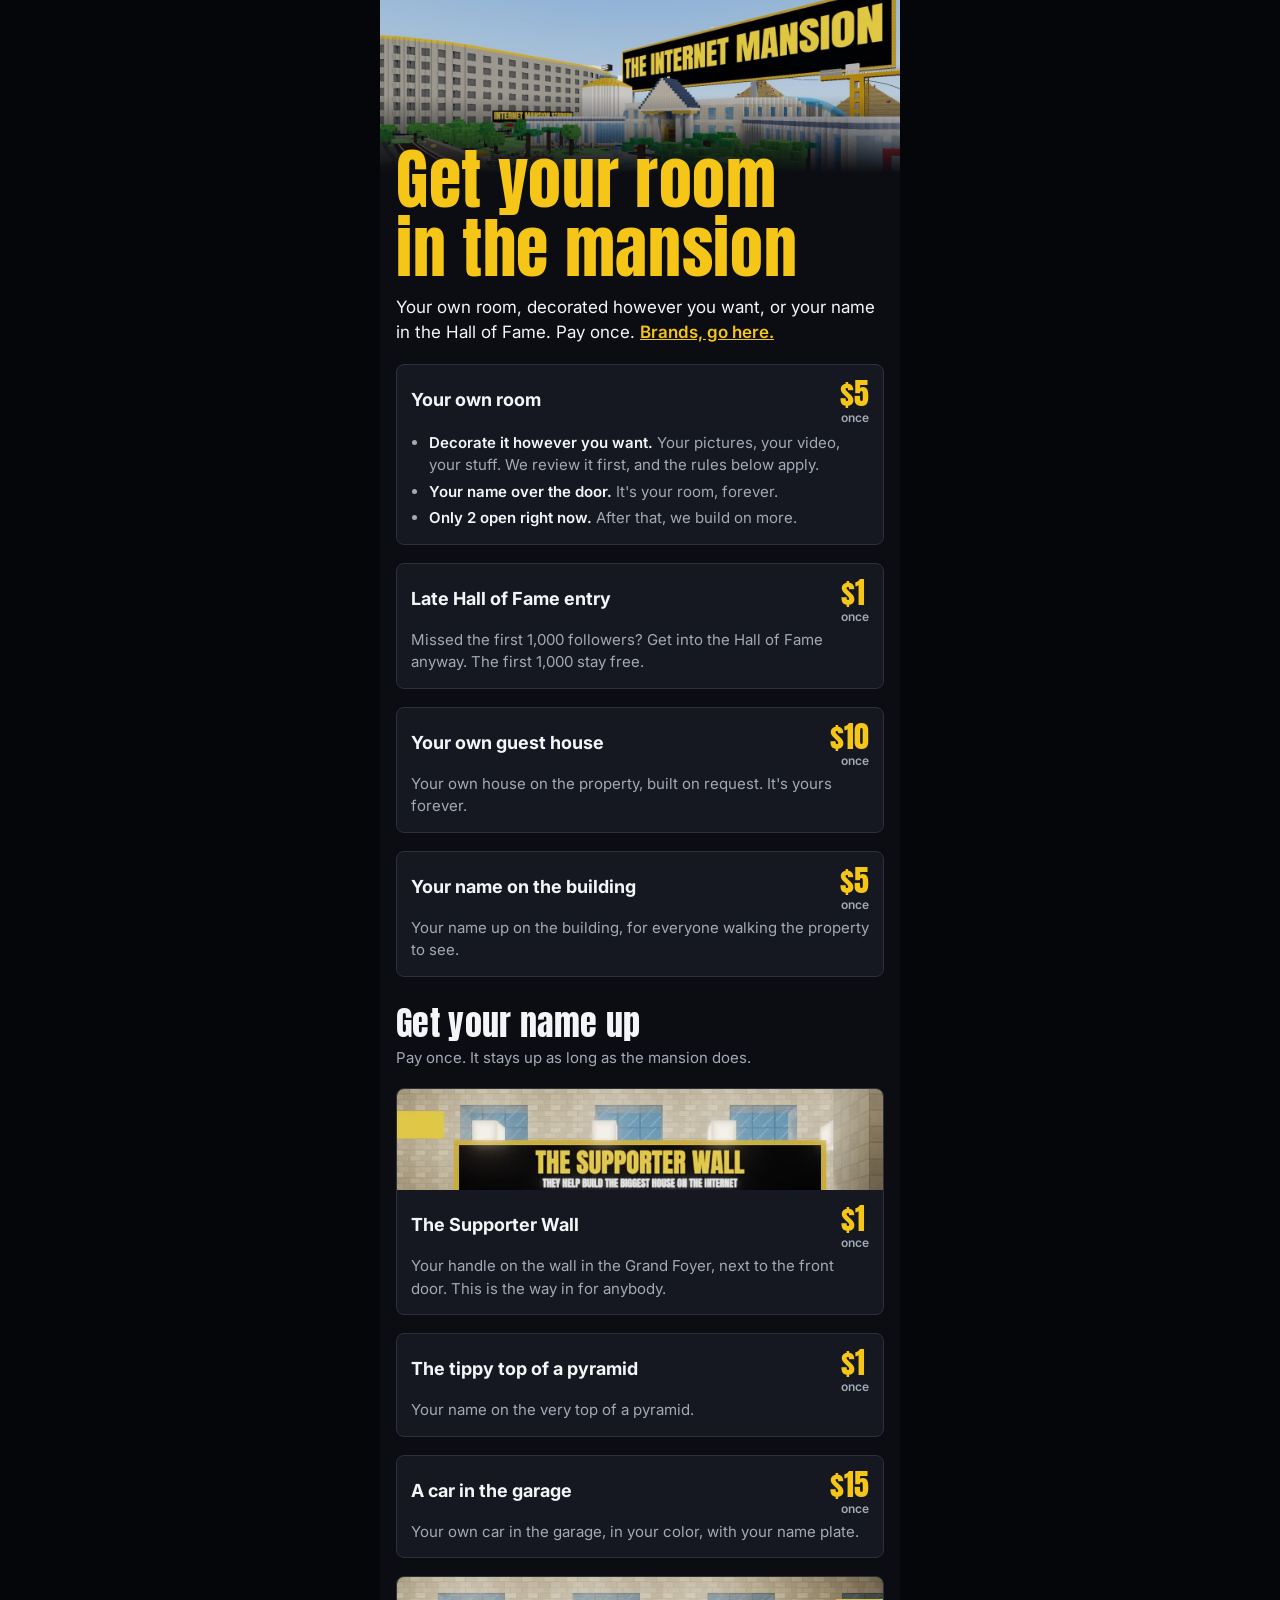
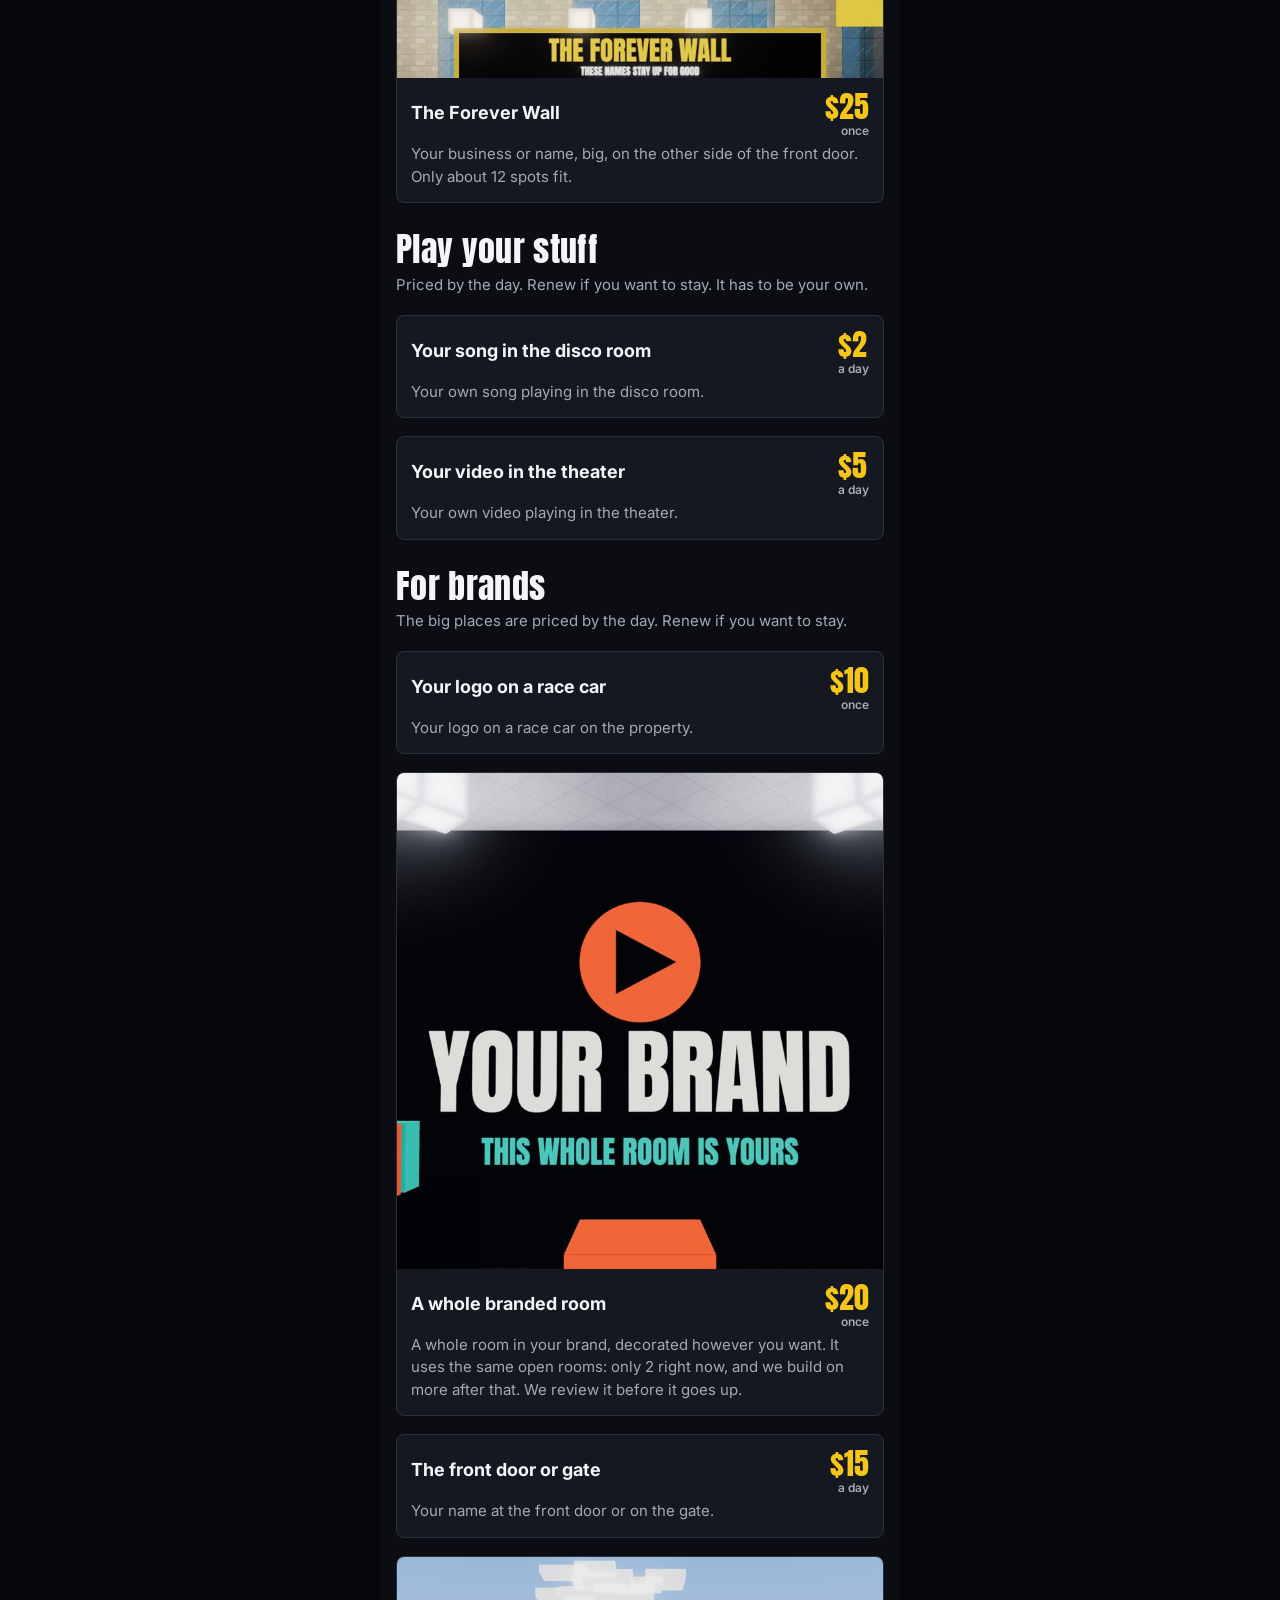
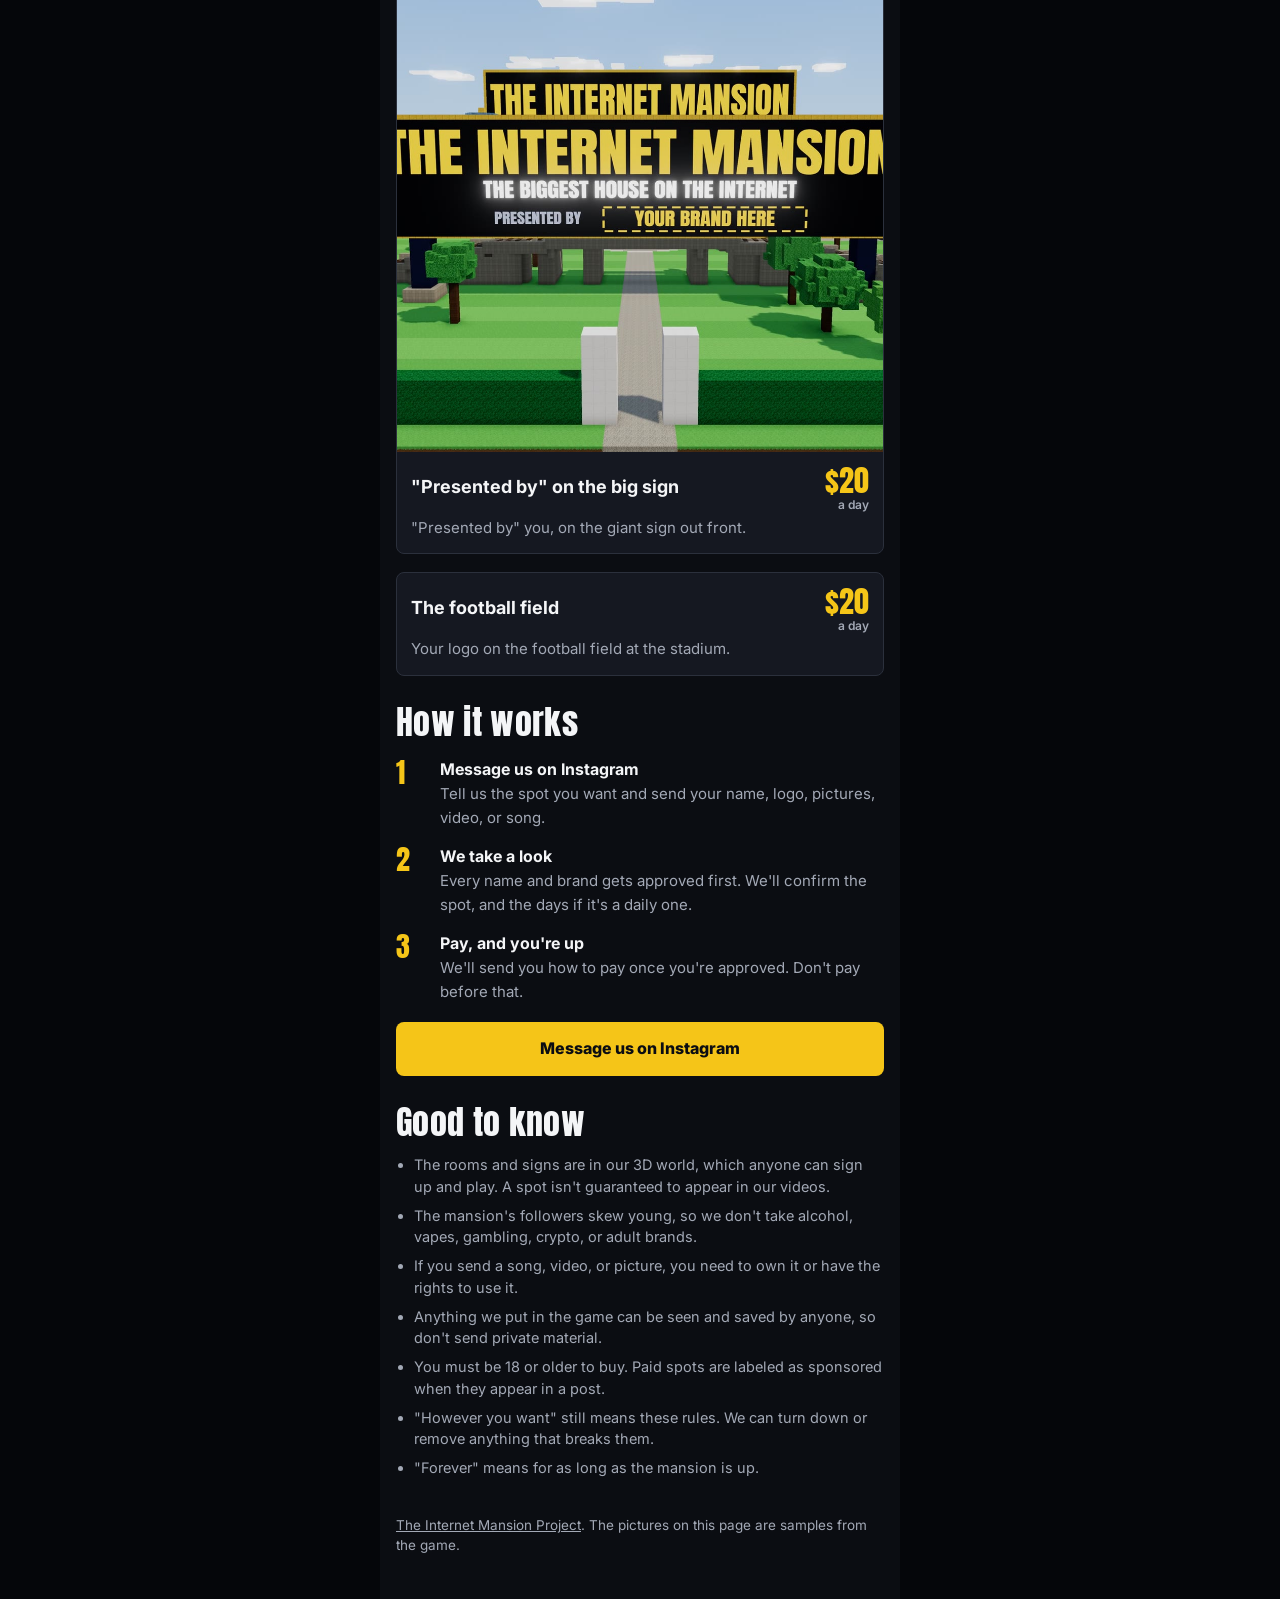
==== commit 5e594a33: "Main page gets 4 boxes, Hall of Fame moves up on the sponsor page New Your room + Hall of Fame box a" ====
--- a/sponsor/index.html
+++ b/sponsor/index.html
@@ -31,13 +31,15 @@
   h1, h2, h3 { font-weight: 400; margin: 0; text-wrap: balance; }
 
   .hero { position: relative; }
-  .hero img { aspect-ratio: 16 / 9; object-fit: cover; }
+  .hero img { aspect-ratio: 3 / 1; object-fit: cover; object-position: center 25%; }
   .hero::after { content: ""; position: absolute; inset: auto 0 0 0; height: 45%; background: linear-gradient(to bottom, rgba(11,13,18,0), var(--ink)); }
   .intro { position: relative; z-index: 1; margin-top: -28px; padding: 0 16px; }
   h1 { font: 400 clamp(46px, 13vw, 66px)/1.04 var(--display); color: var(--gold); letter-spacing: .01em; }
   .intro p { margin: 12px 0 0; color: var(--text); font-size: 17px; }
 
-  section { padding: 36px 16px 0; }
+  .intro a { color: var(--gold); font-weight: 600; }
+  section { padding: 28px 16px 0; }
+  section.first { padding-top: 0; }
   h2 { font: 400 34px/1.08 var(--display); letter-spacing: .01em; }
   .sub { margin: 6px 0 0; color: var(--muted); font-size: 15px; }
 
@@ -69,21 +71,22 @@
 <main class="page">
   <div class="hero"><img src="img/mansion.jpg" width="1280" height="720" alt="The mansion from the front lawn in the game, under the giant Internet Mansion sign"></div>
   <div class="intro">
-    <h1>Get your own room in the mansion</h1>
-    <p>We're building the biggest mansion on the internet, one top comment at a time. Now you can have your own room in it and decorate it however you want. Brands can get in too, with a whole branded room and big spots around the property.</p>
+    <h1>Get your room in the mansion</h1>
+    <p>Your own room, decorated however you want, or your name in the Hall of Fame. Pay once. <a href="#brands">Brands, go here.</a></p>
   </div>
 
-  <section>
-    <h2>Your own place</h2>
-    <p class="sub">Pay once. It's yours forever.</p>
+  <section class="first" aria-label="Your room and your name">
     <article class="tier">
       <div class="tier-head"><h3>Your own room</h3><div class="price">$5<small>once</small></div></div>
       <ul>
-        <li><b>Decorate it however you want.</b> Your pictures on the walls, your video on the TV, your stuff on display.</li>
+        <li><b>Decorate it however you want.</b> Your pictures, your video, your stuff. We review it first, and the rules below apply.</li>
         <li><b>Your name over the door.</b> It's your room, forever.</li>
         <li><b>Only 2 open right now.</b> After that, we build on more.</li>
       </ul>
-      <p>We review every room before it goes up, and the rules below apply.</p>
+    </article>
+    <article class="tier">
+      <div class="tier-head"><h3>Late Hall of Fame entry</h3><div class="price">$1<small>once</small></div></div>
+      <p>Missed the first 1,000 followers? Get into the Hall of Fame anyway. The first 1,000 stay free.</p>
     </article>
     <article class="tier">
       <div class="tier-head"><h3>Your own guest house</h3><div class="price">$10<small>once</small></div></div>
@@ -102,10 +105,6 @@
       <img src="img/supporter.jpg" width="720" height="150" alt="The top of the Supporter Wall in the foyer" loading="lazy">
       <div class="tier-head"><h3>The Supporter Wall</h3><div class="price">$1<small>once</small></div></div>
       <p>Your handle on the wall in the Grand Foyer, next to the front door. This is the way in for anybody.</p>
-    </article>
-    <article class="tier">
-      <div class="tier-head"><h3>Late Hall of Fame entry</h3><div class="price">$1<small>once</small></div></div>
-      <p>Missed the first 1,000 followers? Get into the Hall of Fame anyway. The first 1,000 stay free.</p>
     </article>
     <article class="tier">
       <div class="tier-head"><h3>The tippy top of a pyramid</h3><div class="price">$1<small>once</small></div></div>
@@ -135,7 +134,7 @@
     </article>
   </section>
 
-  <section>
+  <section id="brands">
     <h2>For brands</h2>
     <p class="sub">The big places are priced by the day. Renew if you want to stay.</p>
     <article class="tier">
